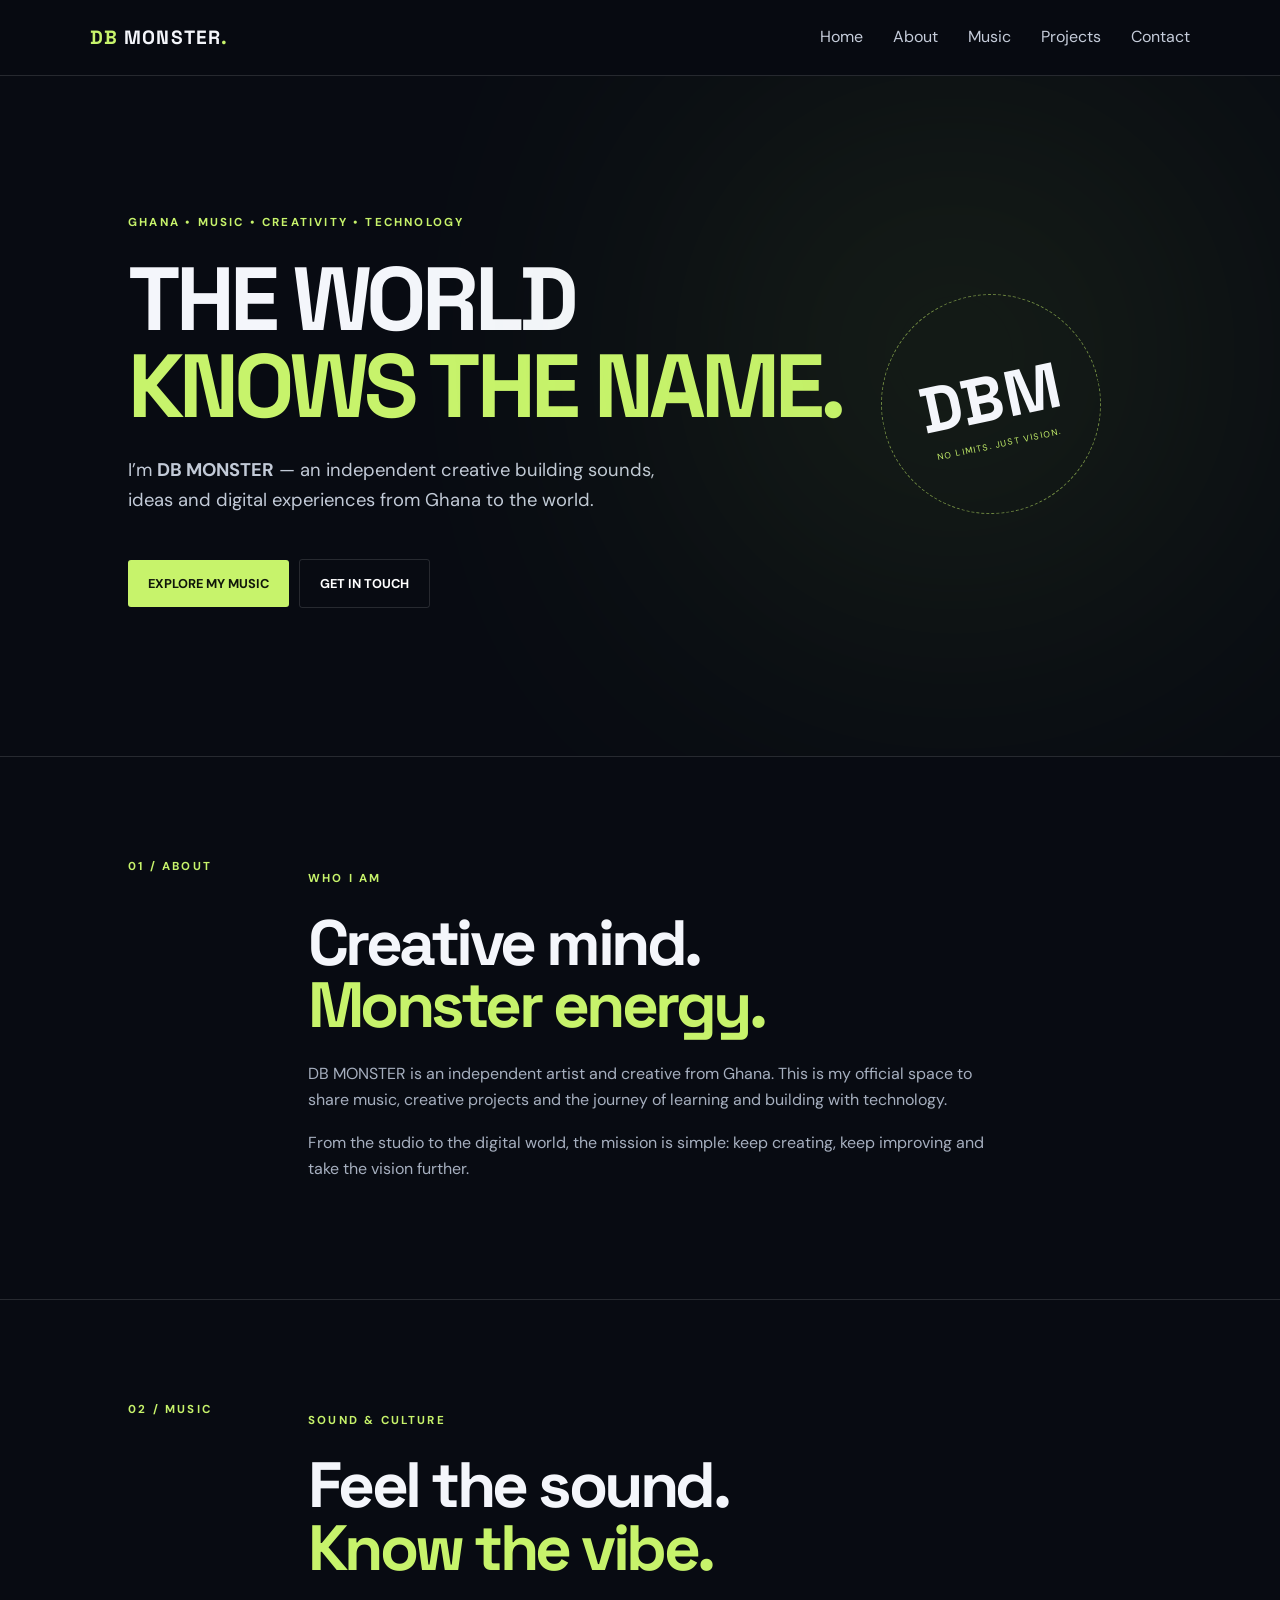
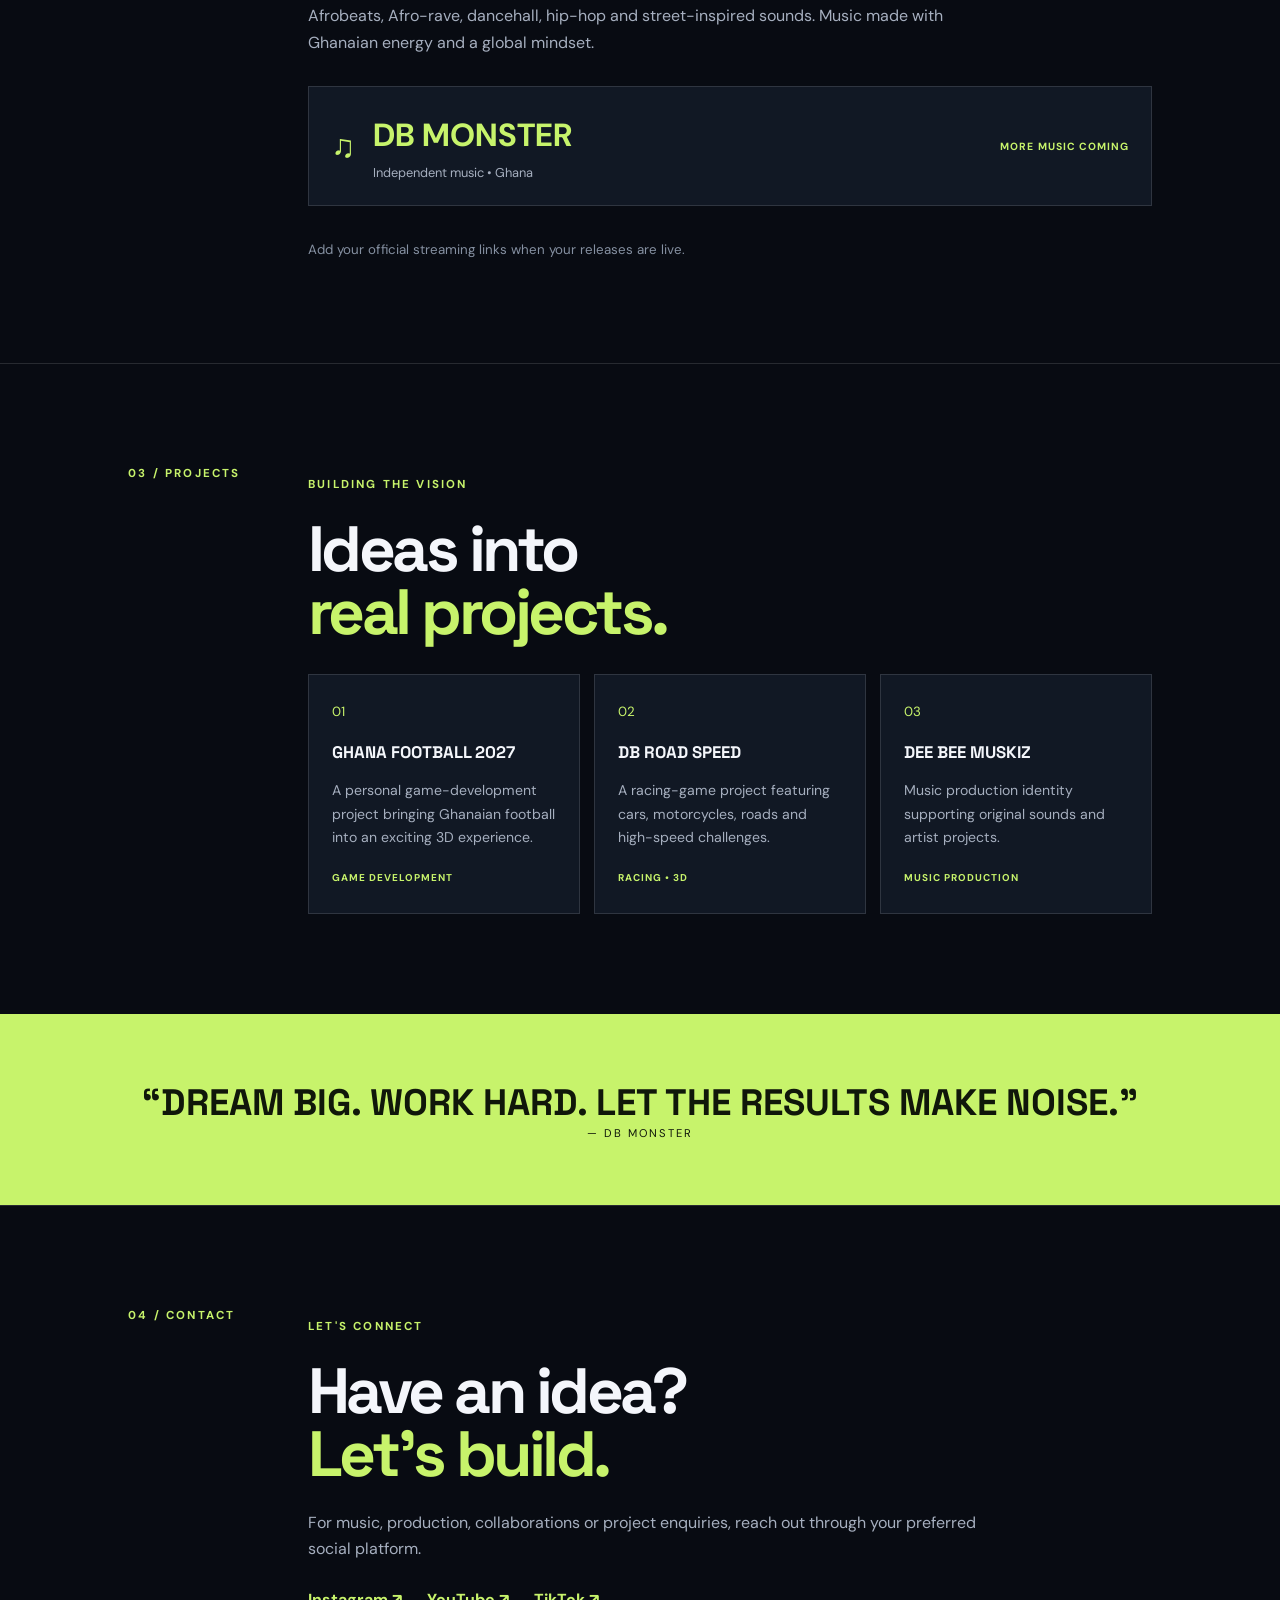
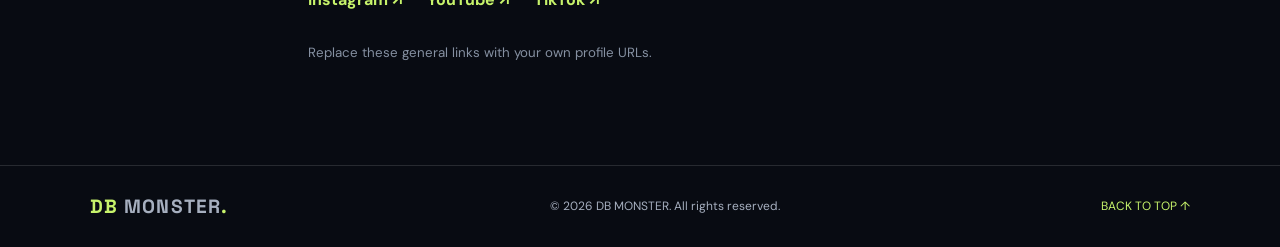
==== index.html @ 52c20426 "Add files via upload" ====
<!doctype html><html lang="en"><head><meta charset="utf-8"><meta name="viewport" content="width=device-width,initial-scale=1"><meta name="theme-color" content="#080b12"><meta name="description" content="DB MONSTER — Ghanaian artist, music creator and digital builder."><title>DB MONSTER | Official Website</title><link rel="stylesheet" href="style.css"></head><body>
<header><a class="brand" href="#home"><b>DB</b> MONSTER<span>.</span></a><button class="menu-toggle" aria-label="Menu">☰</button><nav><a href="#home">Home</a><a href="#about">About</a><a href="#music">Music</a><a href="#projects">Projects</a><a href="#contact">Contact</a></nav></header>
<main><section class="hero" id="home"><div class="orb"></div><p class="eyebrow">GHANA • MUSIC • CREATIVITY • TECHNOLOGY</p><h1>THE WORLD<br><em>KNOWS THE NAME.</em></h1><p class="lead">I’m <strong>DB MONSTER</strong> — an independent creative building sounds, ideas and digital experiences from Ghana to the world.</p><a class="btn" href="#music">EXPLORE MY MUSIC</a><a class="btn outline" href="#contact">GET IN TOUCH</a><div class="stamp">DBM<br><small>NO LIMITS. JUST VISION.</small></div></section>
<section id="about"><label>01 / ABOUT</label><article><p class="eyebrow">WHO I AM</p><h2>Creative mind.<br><em>Monster energy.</em></h2><p>DB MONSTER is an independent artist and creative from Ghana. This is my official space to share music, creative projects and the journey of learning and building with technology.</p><p>From the studio to the digital world, the mission is simple: keep creating, keep improving and take the vision further.</p></article></section>
<section id="music"><label>02 / MUSIC</label><article><p class="eyebrow">SOUND & CULTURE</p><h2>Feel the sound.<br><em>Know the vibe.</em></h2><p>Afrobeats, Afro-rave, dancehall, hip-hop and street-inspired sounds. Music made with Ghanaian energy and a global mindset.</p><div class="musicbox">♫ <div><b>DB MONSTER</b><small>Independent music • Ghana</small></div><strong>MORE MUSIC COMING</strong></div><small class="muted">Add your official streaming links when your releases are live.</small></article></section>
<section id="projects"><label>03 / PROJECTS</label><article><p class="eyebrow">BUILDING THE VISION</p><h2>Ideas into<br><em>real projects.</em></h2><div class="cards"><div><small>01</small><h3>GHANA FOOTBALL 2027</h3><p>A personal game-development project bringing Ghanaian football into an exciting 3D experience.</p><b>GAME DEVELOPMENT</b></div><div><small>02</small><h3>DB ROAD SPEED</h3><p>A racing-game project featuring cars, motorcycles, roads and high-speed challenges.</p><b>RACING • 3D</b></div><div><small>03</small><h3>DEE BEE MUSKIZ</h3><p>Music production identity supporting original sounds and artist projects.</p><b>MUSIC PRODUCTION</b></div></div></article></section>
<div class="quote">“DREAM BIG. WORK HARD. LET THE RESULTS MAKE NOISE.”<small>— DB MONSTER</small></div>
<section id="contact"><label>04 / CONTACT</label><article><p class="eyebrow">LET'S CONNECT</p><h2>Have an idea?<br><em>Let's build.</em></h2><p>For music, production, collaborations or project enquiries, reach out through your preferred social platform.</p><div class="social"><a href="https://www.instagram.com/" target="_blank">Instagram ↗</a><a href="https://www.youtube.com/" target="_blank">YouTube ↗</a><a href="https://www.tiktok.com/" target="_blank">TikTok ↗</a></div><small class="muted">Replace these general links with your own profile URLs.</small></article></section></main>
<footer><a class="brand" href="#home"><b>DB</b> MONSTER<span>.</span></a><p>© <span id="year"></span> DB MONSTER. All rights reserved.</p><a href="#home">BACK TO TOP ↑</a></footer><script src="script.js"></script></body></html>
---- style.css ----
@import url('https://fonts.googleapis.com/css2?family=DM+Sans:wght@400;500;700&family=Space+Grotesk:wght@400;500;700&display=swap');:root{--bg:#080b12;--panel:#111824;--fg:#f4f6fb;--muted:#a6afbf;--lime:#c7f36b;--line:#ffffff20}*{box-sizing:border-box}html{scroll-behavior:smooth}body{margin:0;background:var(--bg);color:var(--fg);font:16px 'DM Sans',sans-serif;line-height:1.65}a{color:inherit;text-decoration:none}header{height:76px;padding:0 7vw;display:flex;align-items:center;justify-content:space-between;border-bottom:1px solid var(--line);position:sticky;top:0;background:#080b12ed;backdrop-filter:blur(14px);z-index:5}.brand{font:700 1.2rem 'Space Grotesk';letter-spacing:.06em}.brand b,.brand span,em,label,.eyebrow{color:var(--lime)}nav{display:flex;gap:30px;color:#c5ccda}nav a:hover,.social a:hover{color:var(--lime)}.menu-toggle{display:none}.hero{min-height:680px;padding:125px 10vw;position:relative;overflow:hidden}.orb{position:absolute;width:420px;height:420px;right:9%;top:10%;border-radius:50%;background:#9acb4b;filter:blur(170px);opacity:.2}.eyebrow,label{font-size:.72rem;letter-spacing:.19em;font-weight:700}.hero h1,h2{font:700 clamp(3rem,7vw,6rem)/.98 'Space Grotesk';letter-spacing:-.055em;margin:24px 0}.hero em,h2 em{font-style:normal;color:var(--lime)}.lead{max-width:570px;color:#c2cad7;font-size:1.15rem}.btn{display:inline-block;margin:25px 10px 0 0;padding:13px 20px;background:var(--lime);color:#10170a;font-weight:700;font-size:.8rem;border-radius:3px}.btn.outline{background:none;color:white;border:1px solid var(--line)}.stamp{position:absolute;right:14%;top:32%;width:220px;height:220px;border:1px dashed #c7f36b80;border-radius:50%;display:grid;place-content:center;text-align:center;font:700 4rem 'Space Grotesk';transform:rotate(-12deg)}.stamp small{font: .55rem 'DM Sans';letter-spacing:.15em;color:var(--lime)}section:not(.hero){padding:100px 10vw;display:grid;grid-template-columns:180px 1fr;border-top:1px solid var(--line)}section article{max-width:850px}h2{font-size:clamp(2.8rem,5vw,4.6rem)}article>p:not(.eyebrow){color:var(--muted);max-width:680px}.musicbox{display:flex;align-items:center;gap:18px;background:var(--panel);padding:22px;margin:30px 0;border:1px solid var(--line);font-size:2rem;color:var(--lime)}.musicbox small{display:block;font-size:.8rem;color:var(--muted)}.musicbox strong{margin-left:auto;font-size:.65rem;letter-spacing:.1em}.muted{color:#8590a1}.cards{display:grid;grid-template-columns:repeat(3,1fr);gap:14px;margin-top:30px}.cards>div{background:var(--panel);border:1px solid var(--line);padding:23px}.cards small,.cards b{color:var(--lime)}.cards h3{font:700 1.05rem 'Space Grotesk'}.cards p{color:var(--muted);font-size:.88rem}.cards b{font-size:.62rem;letter-spacing:.1em}.quote{background:var(--lime);color:#10170a;text-align:center;padding:65px 8vw;font:700 clamp(1.3rem,3vw,2.3rem) 'Space Grotesk'}.quote small{display:block;font: .7rem 'DM Sans';letter-spacing:.18em}.social{display:flex;gap:25px;margin:25px 0;color:var(--lime);font-weight:700}footer{padding:28px 7vw;display:flex;justify-content:space-between;align-items:center;border-top:1px solid var(--line);font-size:.75rem;color:var(--muted)}footer p{margin:0}footer>a:last-child{color:var(--lime)}@media(max-width:720px){header{height:66px}.menu-toggle{display:block;background:none;border:0;color:white;font-size:1.5rem}nav{display:none;position:absolute;top:65px;left:0;right:0;background:#0b111b;padding:20px 7vw;flex-direction:column}nav.open{display:flex}.hero{padding:130px 7vw 90px;min-height:660px}.hero h1{font-size:clamp(2.8rem,12vw,4.5rem)}.stamp{width:130px;height:130px;right:6%;top:5%;font-size:2.2rem;opacity:.65}.stamp small{font-size:.4rem}section:not(.hero){display:block;padding:75px 7vw}section label{display:block;margin-bottom:32px}.cards{grid-template-columns:1fr}.musicbox{flex-wrap:wrap}.musicbox strong{margin-left:0;width:100%}.social{flex-wrap:wrap}footer{display:grid;gap:12px;padding:25px 7vw}}
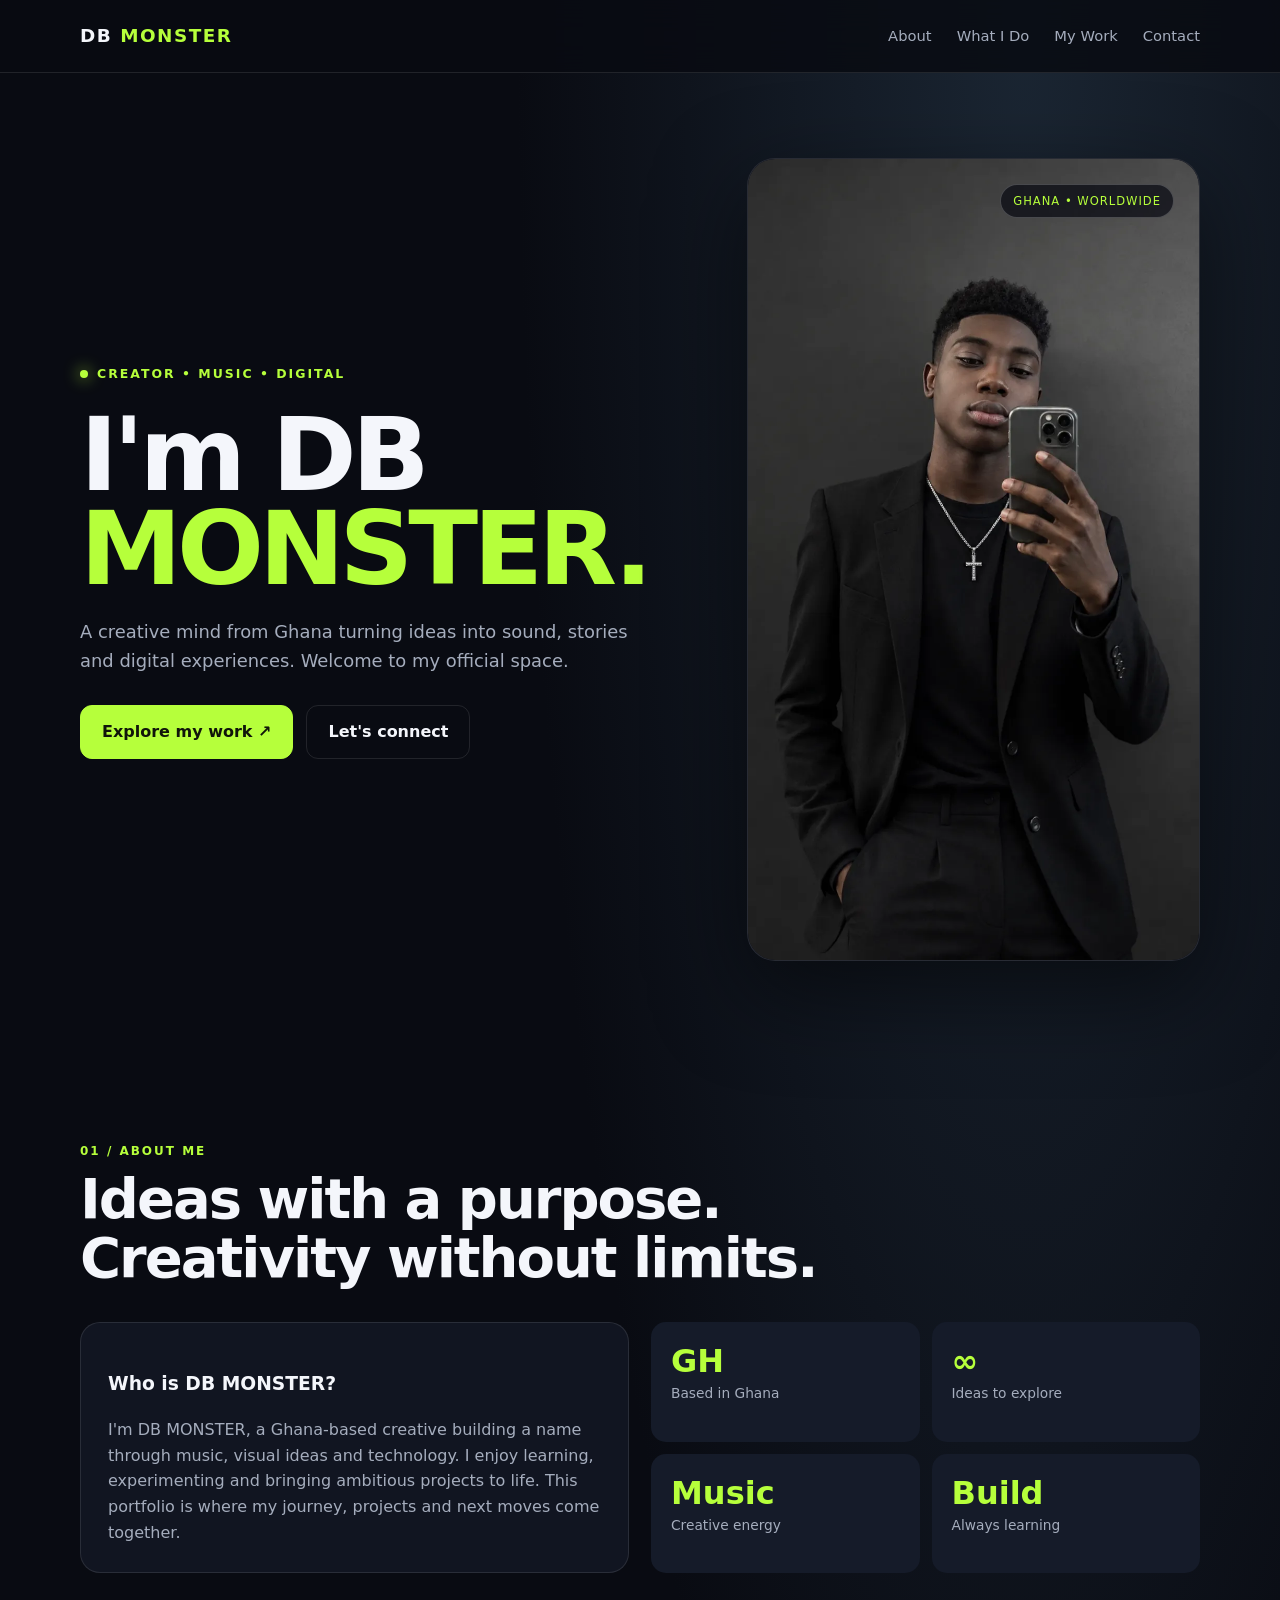
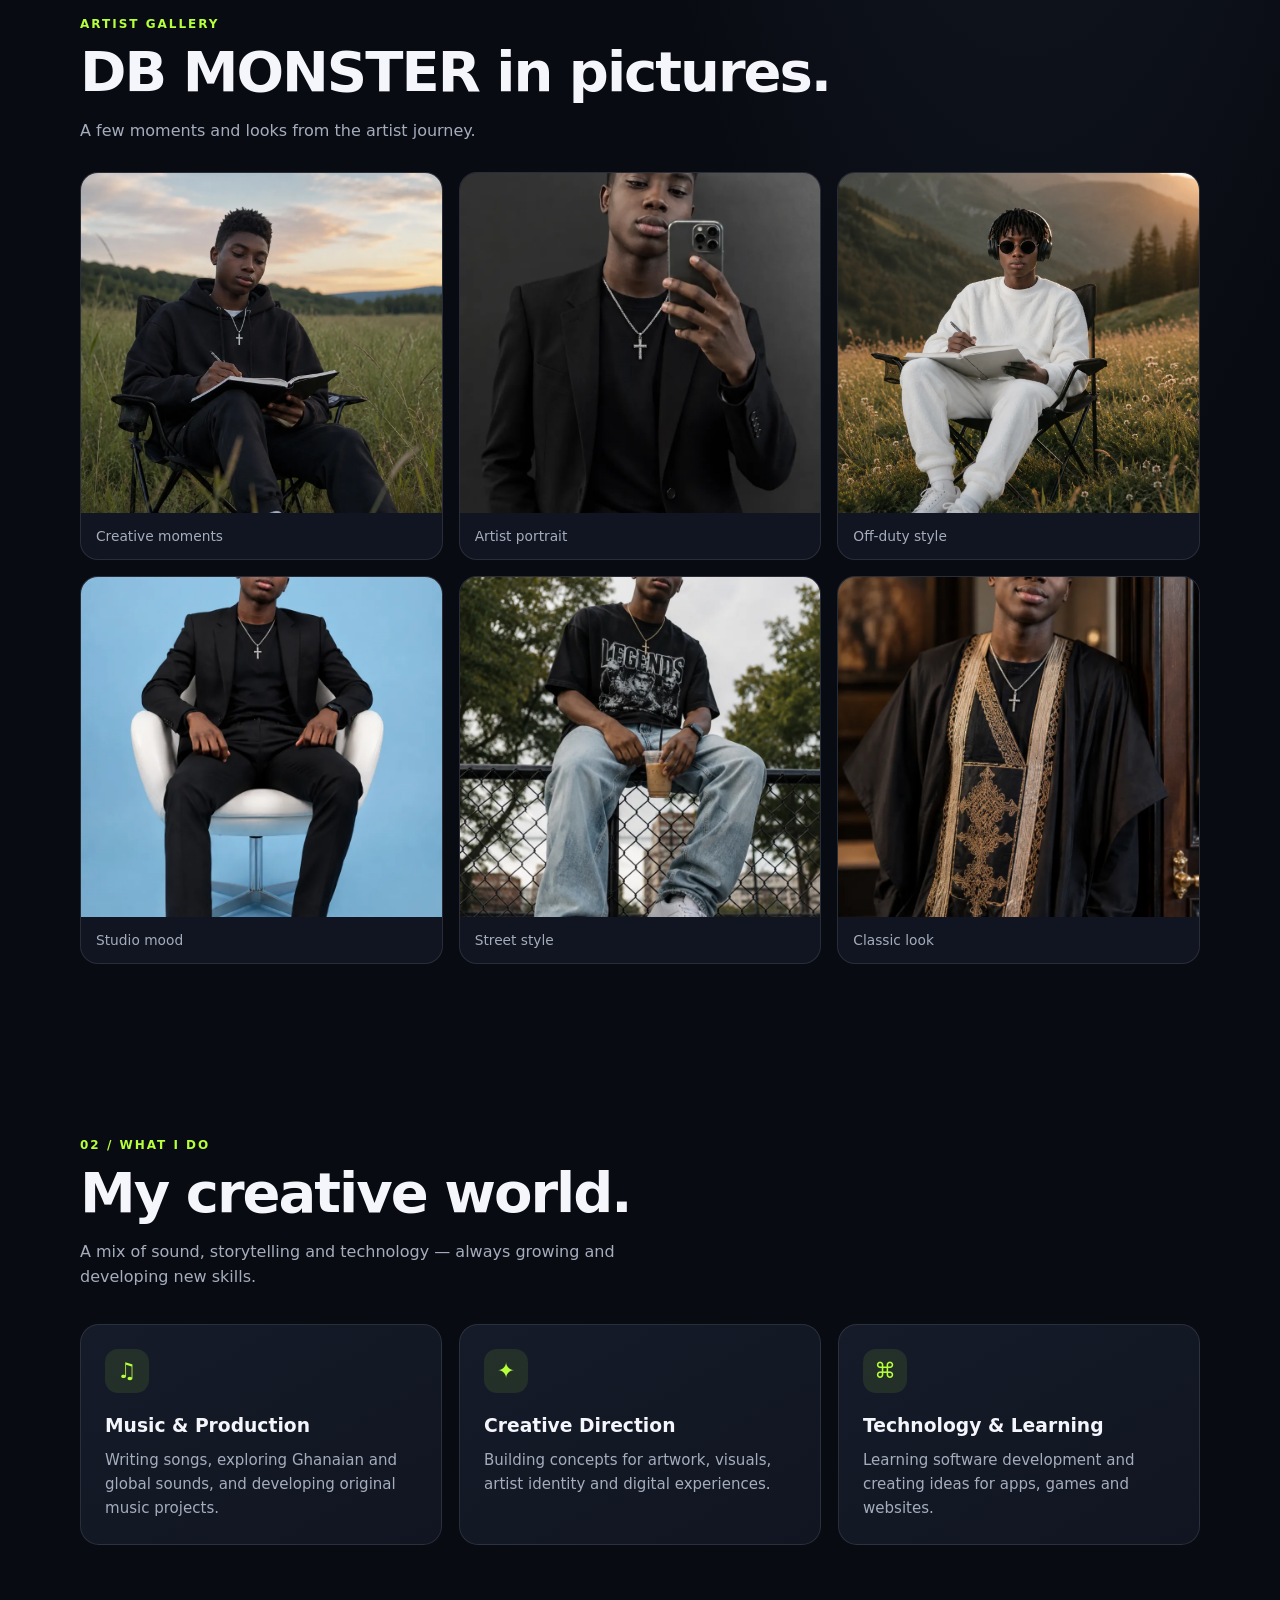
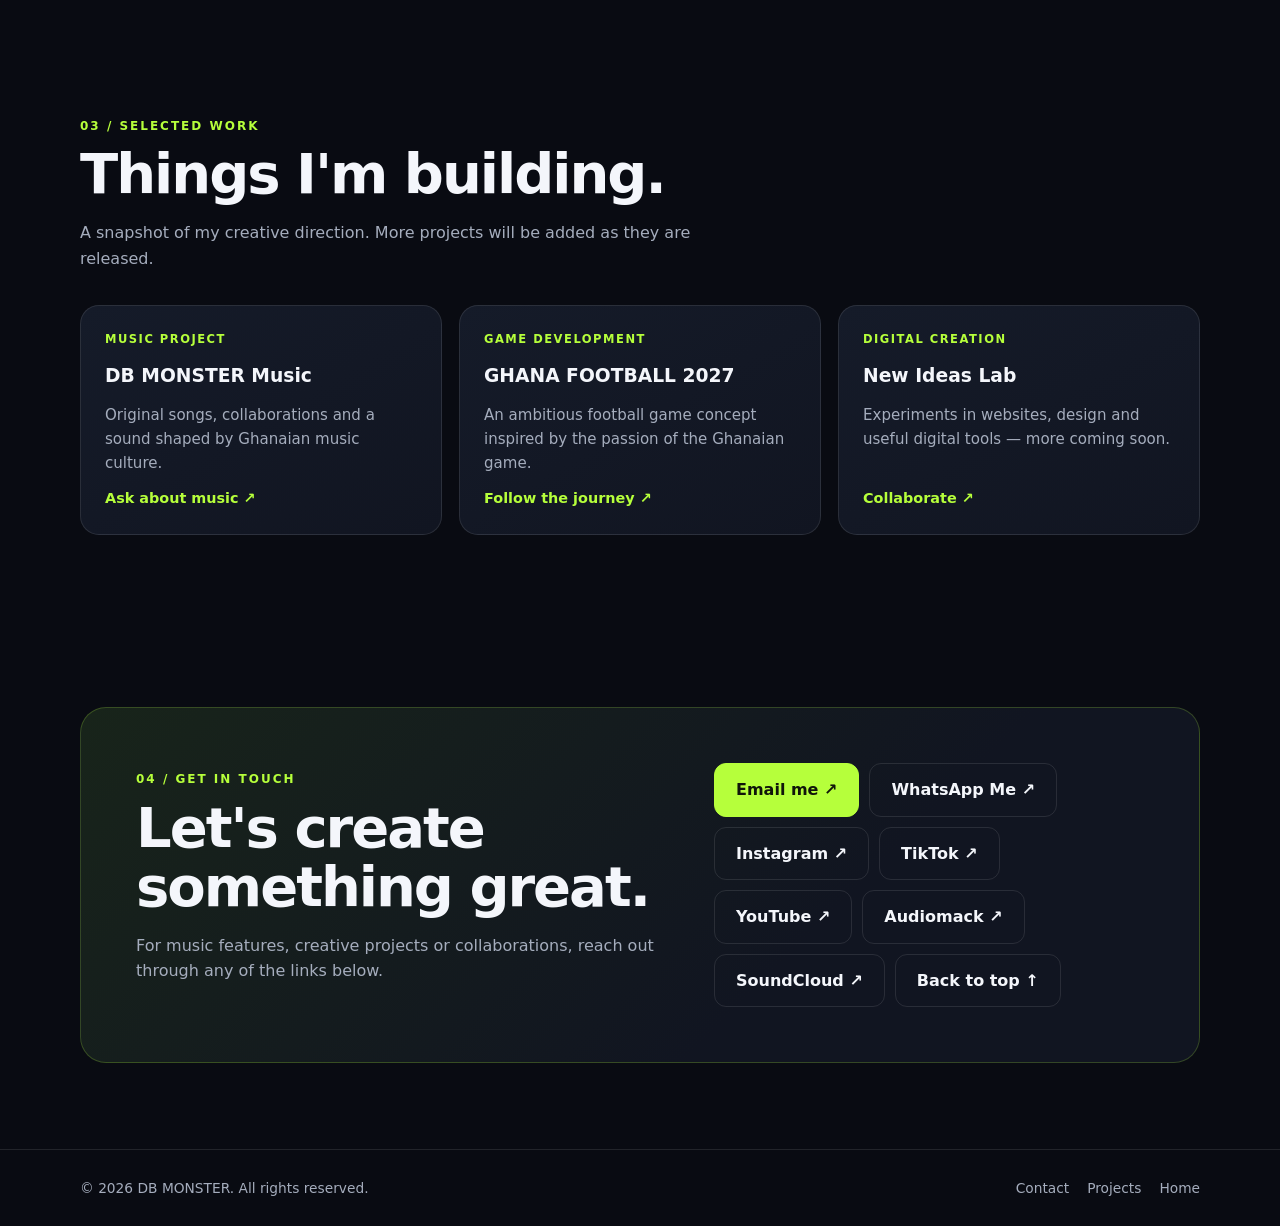
==== commit aaeb17bf: "Add files via upload" ====
--- a/index.html
+++ b/index.html
@@ -1,9 +1,130 @@
-<!doctype html><html lang="en"><head><meta charset="utf-8"><meta name="viewport" content="width=device-width,initial-scale=1"><meta name="theme-color" content="#080b12"><meta name="description" content="DB MONSTER — Ghanaian artist, music creator and digital builder."><title>DB MONSTER | Official Website</title><link rel="stylesheet" href="style.css"></head><body>
-<header><a class="brand" href="#home"><b>DB</b> MONSTER<span>.</span></a><button class="menu-toggle" aria-label="Menu">☰</button><nav><a href="#home">Home</a><a href="#about">About</a><a href="#music">Music</a><a href="#projects">Projects</a><a href="#contact">Contact</a></nav></header>
-<main><section class="hero" id="home"><div class="orb"></div><p class="eyebrow">GHANA • MUSIC • CREATIVITY • TECHNOLOGY</p><h1>THE WORLD<br><em>KNOWS THE NAME.</em></h1><p class="lead">I’m <strong>DB MONSTER</strong> — an independent creative building sounds, ideas and digital experiences from Ghana to the world.</p><a class="btn" href="#music">EXPLORE MY MUSIC</a><a class="btn outline" href="#contact">GET IN TOUCH</a><div class="stamp">DBM<br><small>NO LIMITS. JUST VISION.</small></div></section>
-<section id="about"><label>01 / ABOUT</label><article><p class="eyebrow">WHO I AM</p><h2>Creative mind.<br><em>Monster energy.</em></h2><p>DB MONSTER is an independent artist and creative from Ghana. This is my official space to share music, creative projects and the journey of learning and building with technology.</p><p>From the studio to the digital world, the mission is simple: keep creating, keep improving and take the vision further.</p></article></section>
-<section id="music"><label>02 / MUSIC</label><article><p class="eyebrow">SOUND & CULTURE</p><h2>Feel the sound.<br><em>Know the vibe.</em></h2><p>Afrobeats, Afro-rave, dancehall, hip-hop and street-inspired sounds. Music made with Ghanaian energy and a global mindset.</p><div class="musicbox">♫ <div><b>DB MONSTER</b><small>Independent music • Ghana</small></div><strong>MORE MUSIC COMING</strong></div><small class="muted">Add your official streaming links when your releases are live.</small></article></section>
-<section id="projects"><label>03 / PROJECTS</label><article><p class="eyebrow">BUILDING THE VISION</p><h2>Ideas into<br><em>real projects.</em></h2><div class="cards"><div><small>01</small><h3>GHANA FOOTBALL 2027</h3><p>A personal game-development project bringing Ghanaian football into an exciting 3D experience.</p><b>GAME DEVELOPMENT</b></div><div><small>02</small><h3>DB ROAD SPEED</h3><p>A racing-game project featuring cars, motorcycles, roads and high-speed challenges.</p><b>RACING • 3D</b></div><div><small>03</small><h3>DEE BEE MUSKIZ</h3><p>Music production identity supporting original sounds and artist projects.</p><b>MUSIC PRODUCTION</b></div></div></article></section>
-<div class="quote">“DREAM BIG. WORK HARD. LET THE RESULTS MAKE NOISE.”<small>— DB MONSTER</small></div>
-<section id="contact"><label>04 / CONTACT</label><article><p class="eyebrow">LET'S CONNECT</p><h2>Have an idea?<br><em>Let's build.</em></h2><p>For music, production, collaborations or project enquiries, reach out through your preferred social platform.</p><div class="social"><a href="https://www.instagram.com/" target="_blank">Instagram ↗</a><a href="https://www.youtube.com/" target="_blank">YouTube ↗</a><a href="https://www.tiktok.com/" target="_blank">TikTok ↗</a></div><small class="muted">Replace these general links with your own profile URLs.</small></article></section></main>
-<footer><a class="brand" href="#home"><b>DB</b> MONSTER<span>.</span></a><p>© <span id="year"></span> DB MONSTER. All rights reserved.</p><a href="#home">BACK TO TOP ↑</a></footer><script src="script.js"></script></body></html>+<!DOCTYPE html>
+<html lang="en">
+<head>
+  <meta charset="UTF-8">
+  <meta name="viewport" content="width=device-width, initial-scale=1.0">
+  <meta name="theme-color" content="#090b12">
+  <meta name="description" content="DB MONSTER — creator, music artist and digital builder from Ghana.">
+  <title>DB MONSTER | Official Portfolio</title>
+  <style>
+    :root{--bg:#090b12;--panel:#111521;--panel2:#151b29;--text:#f4f6fb;--muted:#a5adbd;--accent:#b6ff3b;--line:rgba(255,255,255,.10)}
+    *{box-sizing:border-box}html{scroll-behavior:smooth}body{margin:0;background:radial-gradient(ellipse at 80% 0%,#1b2633 0,transparent 35%),var(--bg);color:var(--text);font-family:Inter,ui-sans-serif,system-ui,-apple-system,Segoe UI,Roboto,Arial,sans-serif;line-height:1.6}
+    a{color:inherit;text-decoration:none}.wrap{width:min(1120px,92%);margin:auto}.nav{position:sticky;top:0;z-index:10;background:rgba(9,11,18,.86);backdrop-filter:blur(16px);border-bottom:1px solid var(--line)}.navin{height:72px;display:flex;align-items:center;justify-content:space-between}.logo{font-weight:900;letter-spacing:1.5px;font-size:1.15rem}.logo span{color:var(--accent)}.links{display:flex;gap:25px;color:var(--muted);font-size:.92rem}.links a:hover{color:var(--accent)}.menu{display:none;background:none;border:1px solid var(--line);color:white;border-radius:10px;padding:8px 11px;font-size:1.2rem}
+    .hero{min-height:690px;display:grid;grid-template-columns:1.15fr .85fr;gap:55px;align-items:center;padding:85px 0 95px}.eyebrow{display:inline-flex;align-items:center;gap:9px;color:var(--accent);font-size:.78rem;font-weight:800;letter-spacing:2px;text-transform:uppercase}.dot{width:8px;height:8px;background:var(--accent);border-radius:50%;box-shadow:0 0 16px var(--accent)}h1{font-size:clamp(3.5rem,8vw,6.6rem);line-height:.92;letter-spacing:-5px;margin:22px 0}.hero h1 span{color:var(--accent)}.lead{font-size:1.12rem;color:var(--muted);max-width:560px}.actions{display:flex;gap:13px;flex-wrap:wrap;margin-top:30px}.btn{display:inline-flex;align-items:center;justify-content:center;padding:13px 21px;border-radius:12px;font-weight:800;border:1px solid var(--line);transition:.2s}.btn.primary{background:var(--accent);color:#10150a;border-color:var(--accent)}.btn:hover{transform:translateY(-3px)}.hero-card{min-height:430px;border:1px solid var(--line);border-radius:28px;background:linear-gradient(145deg,#1b2634,#10131d 65%);display:flex;align-items:center;justify-content:center;position:relative;overflow:hidden;box-shadow:0 30px 90px #0008}.orb{position:absolute;width:290px;height:290px;border-radius:50%;background:radial-gradient(circle at 35% 30%,#d5ff83,#85c51e 35%,#263d15 70%);filter:blur(1px);opacity:.9}.monogram{position:relative;font-size:clamp(5rem,13vw,9rem);font-weight:1000;letter-spacing:-12px;color:#10150a;text-shadow:0 8px 25px #0005}.hero-card small{position:absolute;bottom:25px;left:28px;color:#c4ccda;letter-spacing:3px;font-weight:700}.tag{position:absolute;top:25px;right:25px;border:1px solid #ffffff35;border-radius:100px;padding:7px 12px;color:var(--accent);font-size:.72rem;letter-spacing:1px}
+    section{padding:86px 0}.section-head{margin-bottom:34px}.kicker{color:var(--accent);font-size:.75rem;font-weight:900;letter-spacing:2px;text-transform:uppercase}.section-head h2{font-size:clamp(2.2rem,5vw,3.5rem);letter-spacing:-2px;line-height:1.05;margin:9px 0}.section-head p{color:var(--muted);max-width:620px}.about-grid{display:grid;grid-template-columns:1fr 1fr;gap:22px}.panel{background:var(--panel);border:1px solid var(--line);border-radius:20px;padding:27px}.panel p{color:var(--muted);margin-bottom:0}.stats{display:grid;grid-template-columns:repeat(2,1fr);gap:12px}.stat{background:var(--panel2);border-radius:15px;padding:20px}.stat strong{display:block;color:var(--accent);font-size:2rem;line-height:1.2}.stat span{font-size:.86rem;color:var(--muted)}
+    .cards{display:grid;grid-template-columns:repeat(3,1fr);gap:17px}.card{background:linear-gradient(150deg,var(--panel2),var(--panel));border:1px solid var(--line);border-radius:19px;padding:24px;min-height:205px}.icon{width:44px;height:44px;display:grid;place-items:center;border-radius:13px;background:#b6ff3b18;color:var(--accent);font-size:1.35rem}.card h3{margin:18px 0 7px}.card p{margin:0;color:var(--muted);font-size:.94rem}
+    .project{display:flex;flex-direction:column;gap:12px}.project .label{color:var(--accent);font-size:.72rem;letter-spacing:1.5px;font-weight:900}.project h3{margin:0}.project p{margin:0;color:var(--muted)}.project a{margin-top:auto;color:var(--accent);font-weight:800;font-size:.9rem}
+    .contact{background:linear-gradient(135deg,#18241a,#111521 65%);border:1px solid #b6ff3b35;border-radius:26px;padding:clamp(25px,5vw,55px);display:grid;grid-template-columns:1fr auto;gap:25px;align-items:center}.contact h2{font-size:clamp(2rem,5vw,3.5rem);line-height:1.05;letter-spacing:-2px;margin:10px 0}.contact p{color:var(--muted);max-width:570px}.contact-actions{display:flex;flex-wrap:wrap;gap:10px;max-width:430px}
+    footer{border-top:1px solid var(--line);padding:27px 0;color:var(--muted);font-size:.86rem}.foot{display:flex;justify-content:space-between;gap:15px;flex-wrap:wrap}.social{display:flex;gap:18px}.social a:hover{color:var(--accent)}
+    @media(max-width:760px){.links{display:none;position:absolute;top:72px;left:0;right:0;background:#0d111b;padding:20px 4%;flex-direction:column;gap:15px;border-bottom:1px solid var(--line)}.links.open{display:flex}.menu{display:block}.hero{grid-template-columns:1fr;gap:35px;min-height:auto;padding:75px 0}.hero-card{min-height:300px}.about-grid{grid-template-columns:1fr}.cards{grid-template-columns:1fr}.contact{grid-template-columns:1fr}.contact-actions{flex-direction:row;flex-wrap:wrap}section{padding:65px 0}h1{letter-spacing:-3px}}
+
+    .hero-photo{position:relative;width:100%;height:100%;min-height:430px;object-fit:cover;object-position:center 28%;border-radius:27px;display:block}
+    .hero-card.photo-card{display:block;padding:0;background:#10131d}
+    .hero-card.photo-card .tag{z-index:1;background:#090b12b8}
+    .photo-gallery{display:grid;grid-template-columns:repeat(3,1fr);gap:16px;margin-top:28px}
+    .photo-tile{margin:0;overflow:hidden;border:1px solid var(--line);border-radius:18px;background:var(--panel)}
+    .photo-tile img{display:block;width:100%;height:340px;object-fit:cover;transition:transform .35s ease}
+    .photo-tile:hover img{transform:scale(1.035)}
+    .photo-tile figcaption{padding:12px 15px;color:var(--muted);font-size:.86rem}
+    @media(max-width:760px){.hero-photo{min-height:390px}.photo-gallery{grid-template-columns:repeat(2,1fr);gap:11px}.photo-tile img{height:250px}}
+    @media(max-width:430px){.photo-gallery{grid-template-columns:1fr}.photo-tile img{height:360px}}
+
+  </style>
+</head>
+<body>
+  <header class="nav">
+    <div class="wrap navin">
+      <a class="logo" href="#home">DB <span>MONSTER</span></a>
+      <nav class="links" id="navlinks">
+        <a href="#about">About</a><a href="#skills">What I Do</a><a href="#work">My Work</a><a href="#contact">Contact</a>
+      </nav>
+      <button class="menu" id="menuBtn" aria-label="Open navigation" aria-expanded="false">☰</button>
+    </div>
+  </header>
+  <main>
+    <section class="wrap hero" id="home">
+      <div>
+        <div class="eyebrow"><i class="dot"></i> Creator • Music • Digital</div>
+        <h1>I'm DB<br><span>MONSTER.</span></h1>
+        <p class="lead">A creative mind from Ghana turning ideas into sound, stories and digital experiences. Welcome to my official space.</p>
+        <div class="actions"><a class="btn primary" href="#work">Explore my work ↗</a><a class="btn" href="#contact">Let's connect</a></div>
+      </div>
+      <div class="hero-card photo-card" aria-label="DB MONSTER artist portrait">
+        <img class="hero-photo" src="[data-uri]" alt="DB MONSTER wearing a black suit in a mirror portrait">
+        <div class="tag">GHANA • WORLDWIDE</div>
+      </div>
+    </section>
+
+    <section id="about">
+      <div class="wrap">
+        <div class="section-head"><div class="kicker">01 / About me</div><h2>Ideas with a purpose.<br>Creativity without limits.</h2></div>
+        <div class="about-grid">
+          <div class="panel"><h3>Who is DB MONSTER?</h3><p>I'm DB MONSTER, a Ghana-based creative building a name through music, visual ideas and technology. I enjoy learning, experimenting and bringing ambitious projects to life. This portfolio is where my journey, projects and next moves come together.</p></div>
+          <div class="stats"><div class="stat"><strong>GH</strong><span>Based in Ghana</span></div><div class="stat"><strong>∞</strong><span>Ideas to explore</span></div><div class="stat"><strong>Music</strong><span>Creative energy</span></div><div class="stat"><strong>Build</strong><span>Always learning</span></div></div>
+        </div>
+        <div class="section-head" style="margin-top:42px;margin-bottom:18px">
+          <div class="kicker">Artist gallery</div>
+          <h2>DB MONSTER in pictures.</h2>
+          <p>A few moments and looks from the artist journey.</p>
+        </div>
+        <div class="photo-gallery">
+          <figure class="photo-tile"><img src="[data-uri]" alt="DB MONSTER writing in a notebook outdoors" loading="lazy"><figcaption>Creative moments</figcaption></figure>
+          <figure class="photo-tile"><img src="[data-uri]" alt="DB MONSTER in a black suit mirror portrait" loading="lazy"><figcaption>Artist portrait</figcaption></figure>
+          <figure class="photo-tile"><img src="[data-uri]